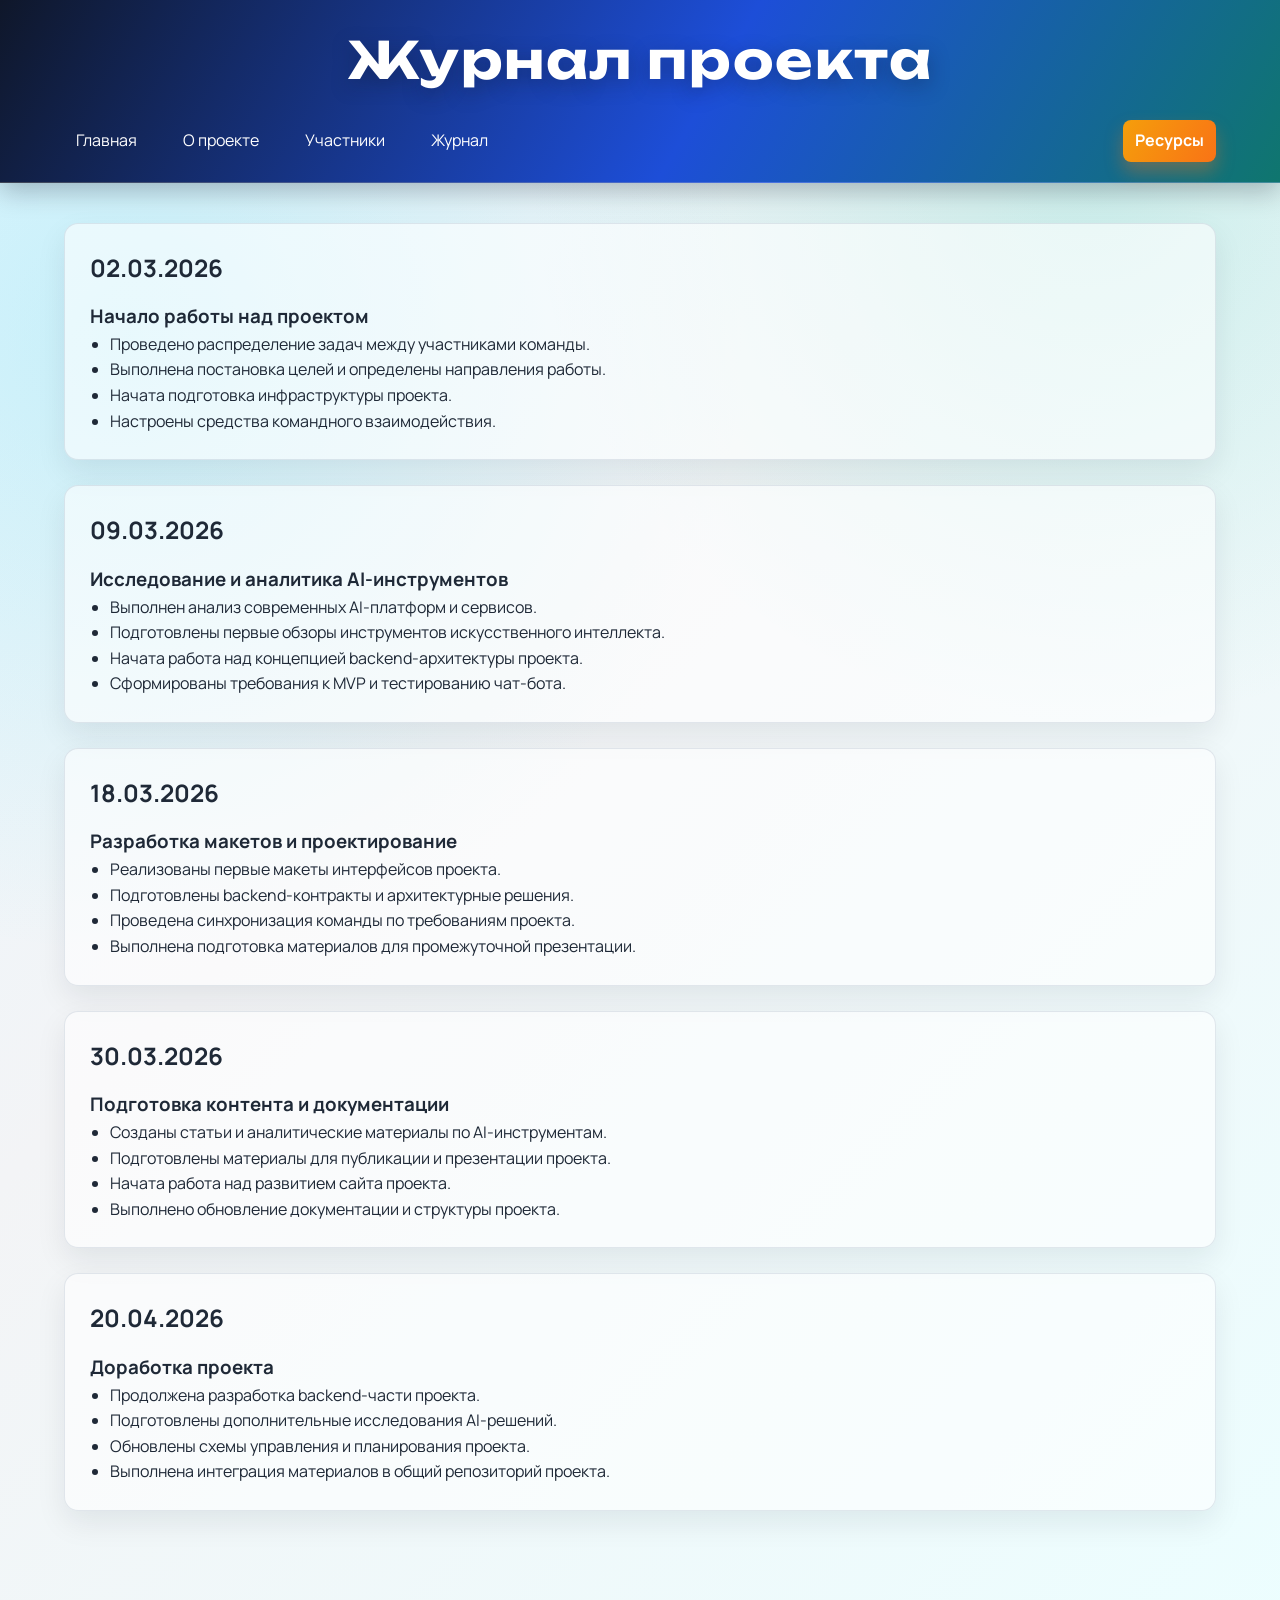
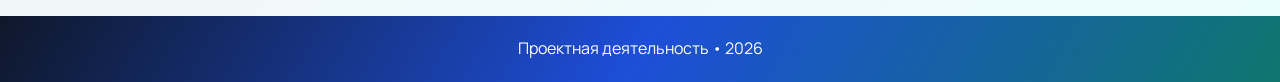
==== site/journal.html @ 0a3516c8 "Создание веб-сайта #TSKPRJCTPR43-2" ====
<!-- site/journal.html -->
<!DOCTYPE html>
<html lang="ru">
<head>
    <meta charset="UTF-8">
    <meta name="viewport" content="width=device-width, initial-scale=1.0">
    <title>Журнал проекта</title>
    <link rel="stylesheet" href="css/style.css">
</head>
<body>

<header>
    <div class="container">
        <h1>Журнал проекта</h1>

        <nav>
            <a href="index.html">Главная</a>
            <a href="about.html">О проекте</a>
            <a href="members.html">Участники</a>
            <a href="journal.html">Журнал</a>
            <a href="resources.html">Ресурсы</a>
        </nav>
    </div>
</header>

<main class="container">

    <section class="card">
        <h2>02.03.2026</h2>
        <h3>Начало работы над проектом</h3>
        <ul>
            <li>Проведено распределение задач между участниками команды.</li>
            <li>Выполнена постановка целей и определены направления работы.</li>
            <li>Начата подготовка инфраструктуры проекта.</li>
            <li>Настроены средства командного взаимодействия.</li>
        </ul>
    </section>

    <section class="card">
        <h2>09.03.2026</h2>
        <h3>Исследование и аналитика AI-инструментов</h3>
        <ul>
            <li>Выполнен анализ современных AI-платформ и сервисов.</li>
            <li>Подготовлены первые обзоры инструментов искусственного интеллекта.</li>
            <li>Начата работа над концепцией backend-архитектуры проекта.</li>
            <li>Сформированы требования к MVP и тестированию чат-бота.</li>
        </ul>
    </section>

    <section class="card">
        <h2>18.03.2026</h2>
        <h3>Разработка макетов и проектирование</h3>
        <ul>
            <li>Реализованы первые макеты интерфейсов проекта.</li>
            <li>Подготовлены backend-контракты и архитектурные решения.</li>
            <li>Проведена синхронизация команды по требованиям проекта.</li>
            <li>Выполнена подготовка материалов для промежуточной презентации.</li>
        </ul>
    </section>

    <section class="card">
        <h2>30.03.2026</h2>
        <h3>Подготовка контента и документации</h3>
        <ul>
            <li>Созданы статьи и аналитические материалы по AI-инструментам.</li>
            <li>Подготовлены материалы для публикации и презентации проекта.</li>
            <li>Начата работа над развитием сайта проекта.</li>
            <li>Выполнено обновление документации и структуры проекта.</li>
        </ul>
    </section>

    <section class="card">
        <h2>20.04.2026</h2>
        <h3>Доработка проекта</h3>
        <ul>
            <li>Продолжена разработка backend-части проекта.</li>
            <li>Подготовлены дополнительные исследования AI-решений.</li>
            <li>Обновлены схемы управления и планирования проекта.</li>
            <li>Выполнена интеграция материалов в общий репозиторий проекта.</li>
        </ul>
    </section>

</main>

<footer>
    <p>Проектная деятельность • 2026</p>
</footer>

</body>
</html>
---- site/css/style.css ----
/* site/css/style.css */
@import url('https://fonts.googleapis.com/css2?family=Manrope:wght@400;600;700;800&family=Unbounded:wght@500;700&display=swap');

* {
    margin: 0;
    padding: 0;
    box-sizing: border-box;
}

body {
    font-family: "Manrope", "Segoe UI", sans-serif;
    background:
        radial-gradient(circle at 10% 20%, rgba(34, 211, 238, 0.18), transparent 35%),
        radial-gradient(circle at 85% 10%, rgba(45, 212, 191, 0.2), transparent 30%),
        linear-gradient(135deg, #e8f7ff, #f3f4f6 40%, #ecfeff);
    color: #1f2937;
    line-height: 1.6;
}

.container {
    width: 90%;
    max-width: 1200px;
    margin: auto;
}

header {
    background: linear-gradient(120deg, #0f172a, #1d4ed8 55%, #0f766e);
    padding: 20px 0;
    border-bottom: 1px solid rgba(255, 255, 255, 0.2);
    box-shadow: 0 8px 25px rgba(2, 6, 23, 0.25);
}

header h1 {
    color: white;
    margin-bottom: 18px;
    text-align: center;
    font-family: "Unbounded", "Manrope", sans-serif;
    font-size: clamp(2rem, 4vw, 3.2rem);
    letter-spacing: 0.03em;
    text-shadow: 0 6px 20px rgba(15, 23, 42, 0.35);
}

nav a {
    color: white;
    text-decoration: none;
    margin-right: 16px;
    transition: 0.25s ease;
    padding: 8px 12px;
    border-radius: 8px;
    display: inline-block;
}

nav a:hover {
    color: #dbeafe;
    background: rgba(255, 255, 255, 0.14);
    transform: translateY(-1px);
}

nav {
    display: flex;
    align-items: center;
    gap: 6px;
    flex-wrap: wrap;
}

nav a[href="resources.html"] {
    order: 99;
    margin-left: auto;
    margin-right: 0;
    background: linear-gradient(120deg, #f59e0b, #f97316);
    color: white;
    font-weight: 700;
    box-shadow: 0 10px 18px rgba(249, 115, 22, 0.35);
}

nav a[href="resources.html"]:hover {
    background: linear-gradient(120deg, #fbbf24, #fb923c);
    color: #fff;
    box-shadow: 0 14px 22px rgba(249, 115, 22, 0.45);
}

main {
    padding: 40px 0;
}

.hero {
    display: flex;
    gap: 40px;
    align-items: center;
    background: rgba(255, 255, 255, 0.55);
    backdrop-filter: blur(10px);
    padding: 30px;
    border-radius: 18px;
    margin-bottom: 30px;
    border: 1px solid rgba(148, 163, 184, 0.35);
    box-shadow: 0 20px 45px rgba(15, 23, 42, 0.1);
}

.hero img {
    width: 400px;
    border-radius: 12px;
}

.hero h2 {
    margin-bottom: 20px;
    font-size: 36px;
}

.button {
    display: inline-block;
    margin-top: 20px;
    background: linear-gradient(120deg, #2563eb, #0891b2);
    color: white;
    padding: 12px 20px;
    border-radius: 8px;
    text-decoration: none;
    transition: transform 0.25s ease, box-shadow 0.25s ease;
}

.button:hover {
    transform: translateY(-2px);
    box-shadow: 0 12px 20px rgba(37, 99, 235, 0.32);
}

.card {
    background: rgba(255, 255, 255, 0.58);
    padding: 25px;
    margin-bottom: 25px;
    border-radius: 14px;
    border: 1px solid rgba(148, 163, 184, 0.25);
    box-shadow: 0 12px 30px rgba(15, 23, 42, 0.08);
    transition: transform 0.25s ease, box-shadow 0.25s ease;
}

.card:hover {
    transform: translateY(-3px);
    box-shadow: 0 18px 35px rgba(15, 23, 42, 0.13);
}

.card h2 {
    margin-bottom: 15px;
}

.grid {
    display: grid;
    grid-template-columns: repeat(auto-fit, minmax(220px, 1fr));
    gap: 20px;
}

.mini-card {
    background: rgba(255, 255, 255, 0.52);
    padding: 20px;
    border-radius: 10px;
    border: 1px solid rgba(125, 211, 252, 0.35);
    backdrop-filter: blur(8px);
}

ul {
    margin-left: 20px;
}

table {
    width: 100%;
    border-collapse: collapse;
}

table th,
table td {
    border: 1px solid #ddd;
    padding: 12px;
}

table th {
    background: linear-gradient(120deg, #1e3a8a, #0f766e);
    color: white;
}

footer {
    background: linear-gradient(120deg, #0f172a, #1d4ed8, #0f766e);
    color: white;
    text-align: center;
    padding: 20px;
    margin-top: 40px;
}

@media (max-width: 900px) {

    .hero {
        flex-direction: column;
    }

    .hero img {
        width: 100%;
    }

    nav {
        flex-direction: column;
        gap: 10px;
        align-items: flex-start;
    }

    nav a[href="resources.html"] {
        order: 0;
        margin-left: 0;
        margin-right: 0;
    }
}
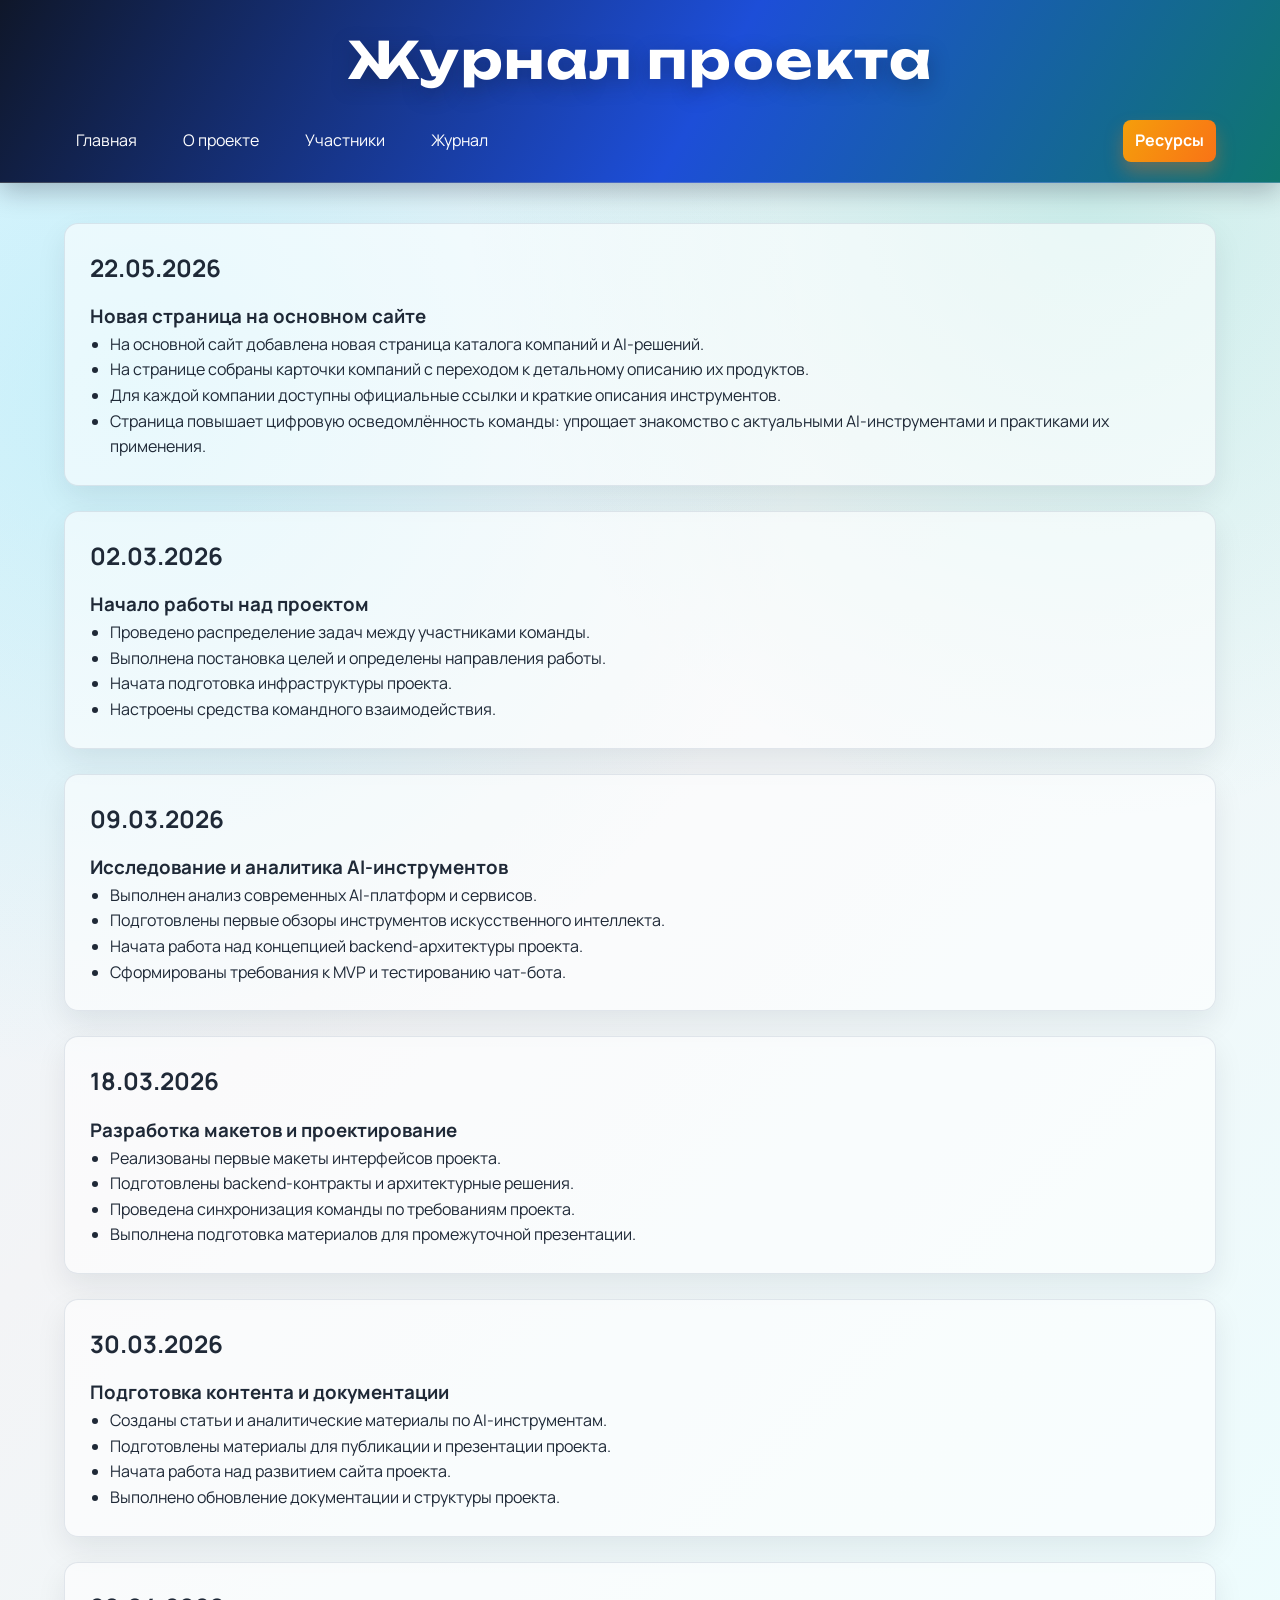
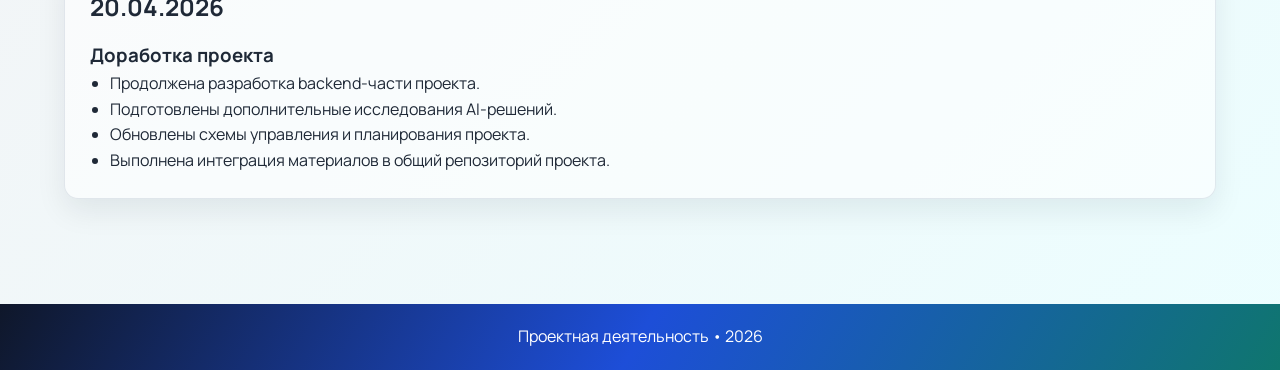
==== commit 0fe2da48: "Немного изменил отчет по индивидульному заданию. Добавил в журнал сайта информацию о нововведении" ====
--- a/site/journal.html
+++ b/site/journal.html
@@ -24,6 +24,17 @@
 </header>
 
 <main class="container">
+
+    <section class="card">
+        <h2>22.05.2026</h2>
+        <h3>Новая страница на основном сайте</h3>
+        <ul>
+            <li>На основной сайт добавлена новая страница каталога компаний и AI-решений.</li>
+            <li>На странице собраны карточки компаний с переходом к детальному описанию их продуктов.</li>
+            <li>Для каждой компании доступны официальные ссылки и краткие описания инструментов.</li>
+            <li>Страница повышает цифровую осведомлённость команды: упрощает знакомство с актуальными AI-инструментами и практиками их применения.</li>
+        </ul>
+    </section>
 
     <section class="card">
         <h2>02.03.2026</h2>
